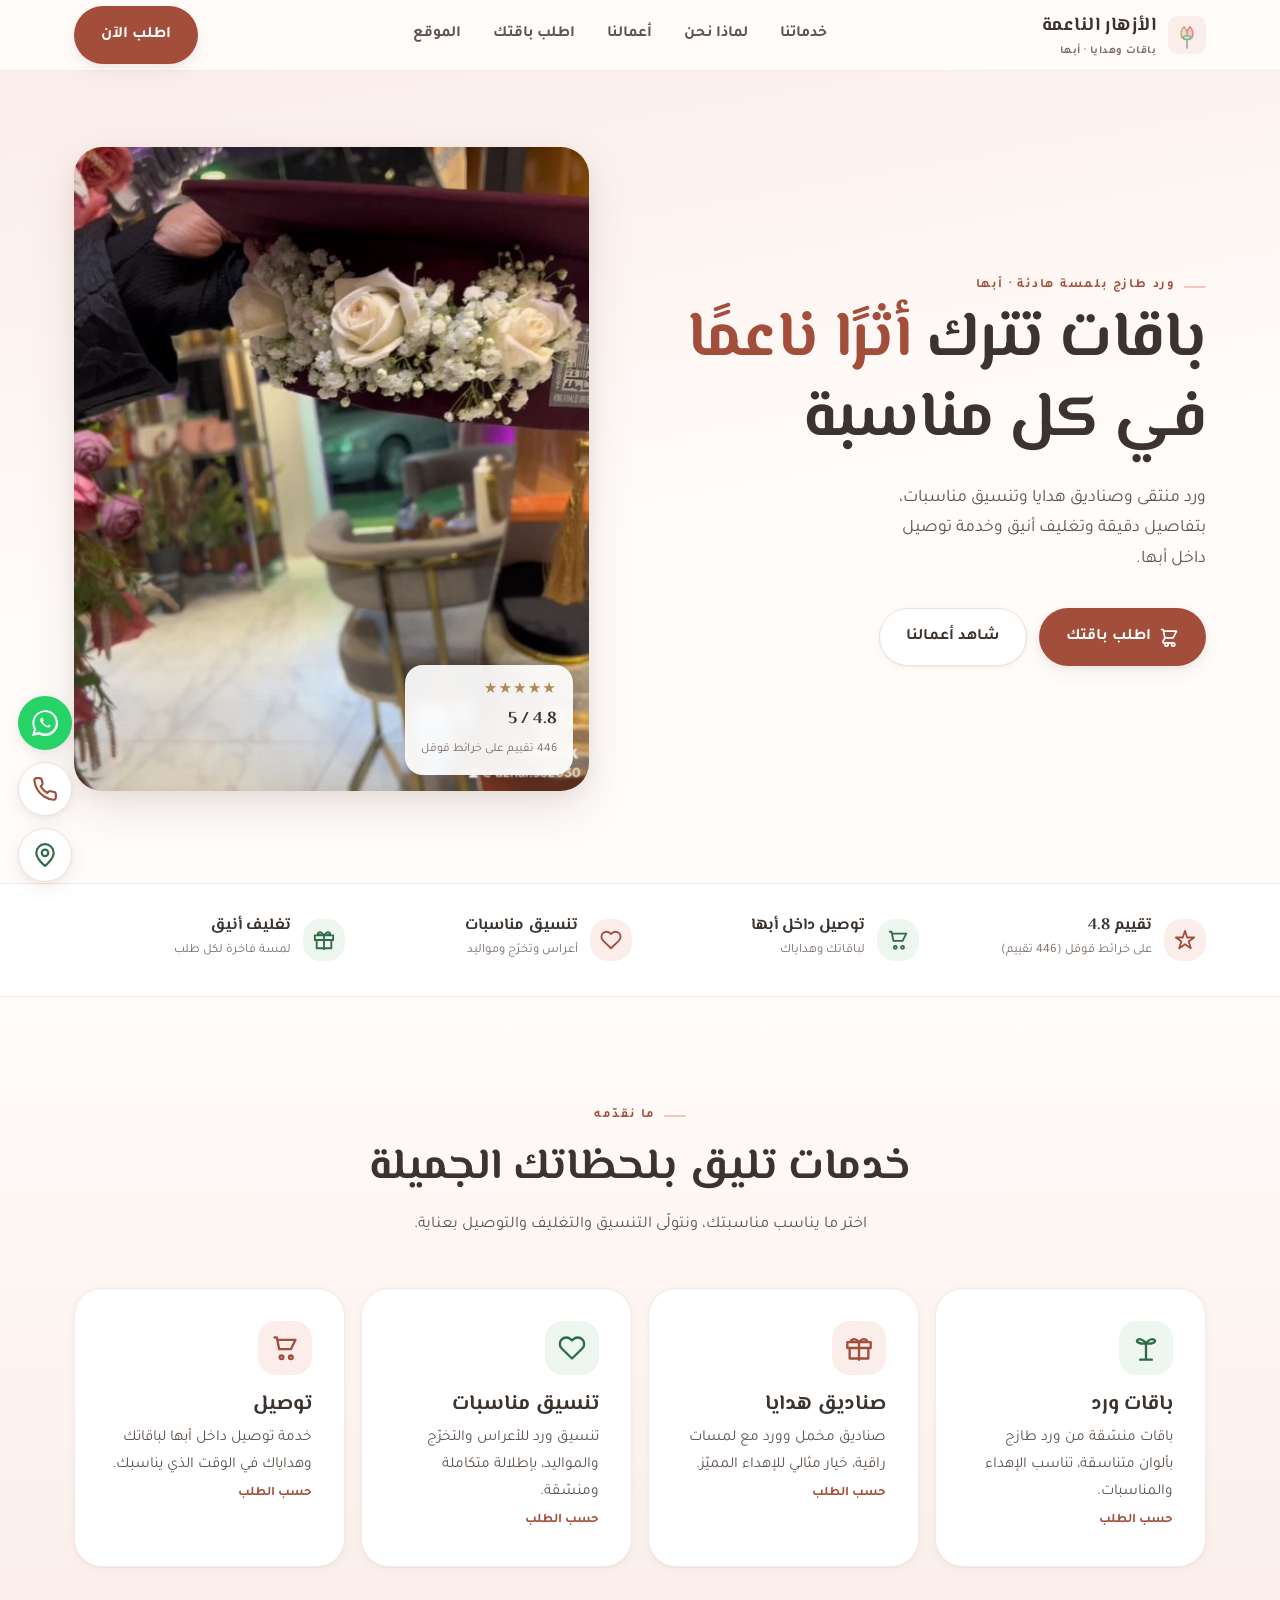
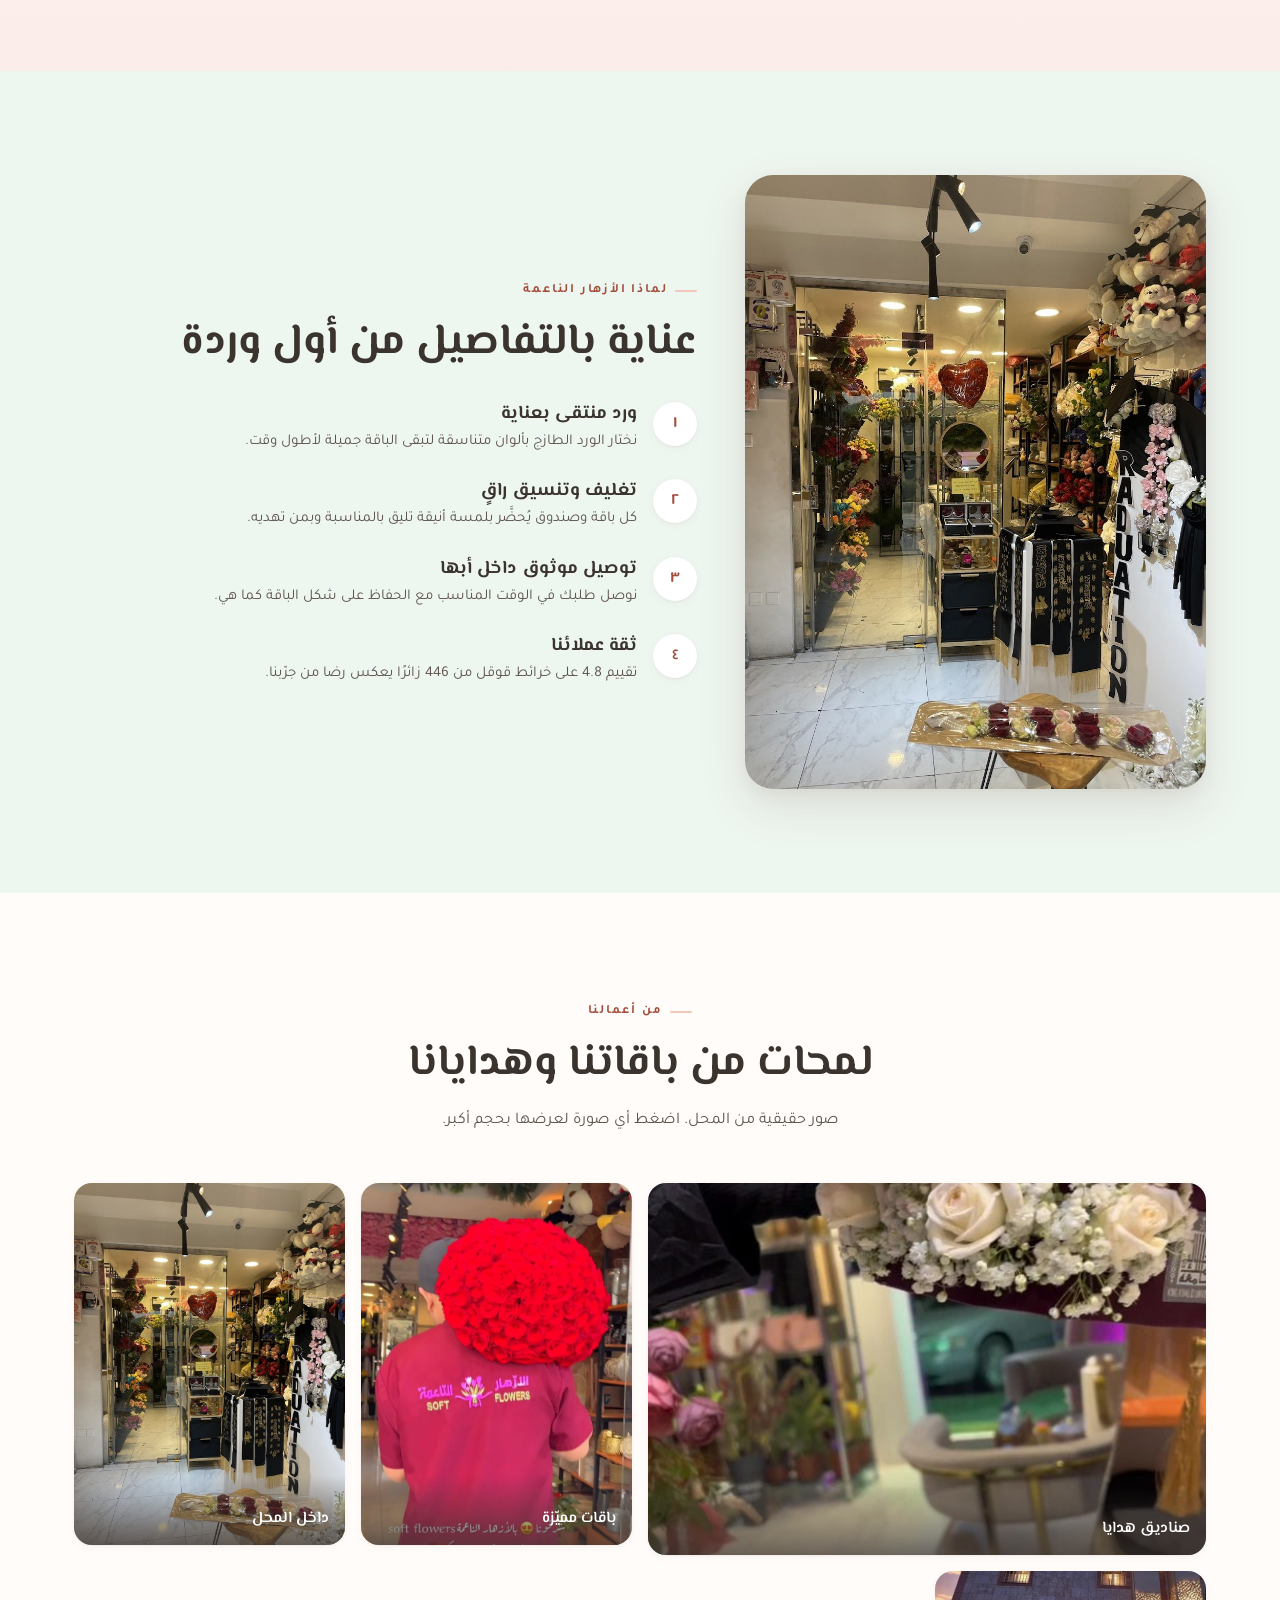
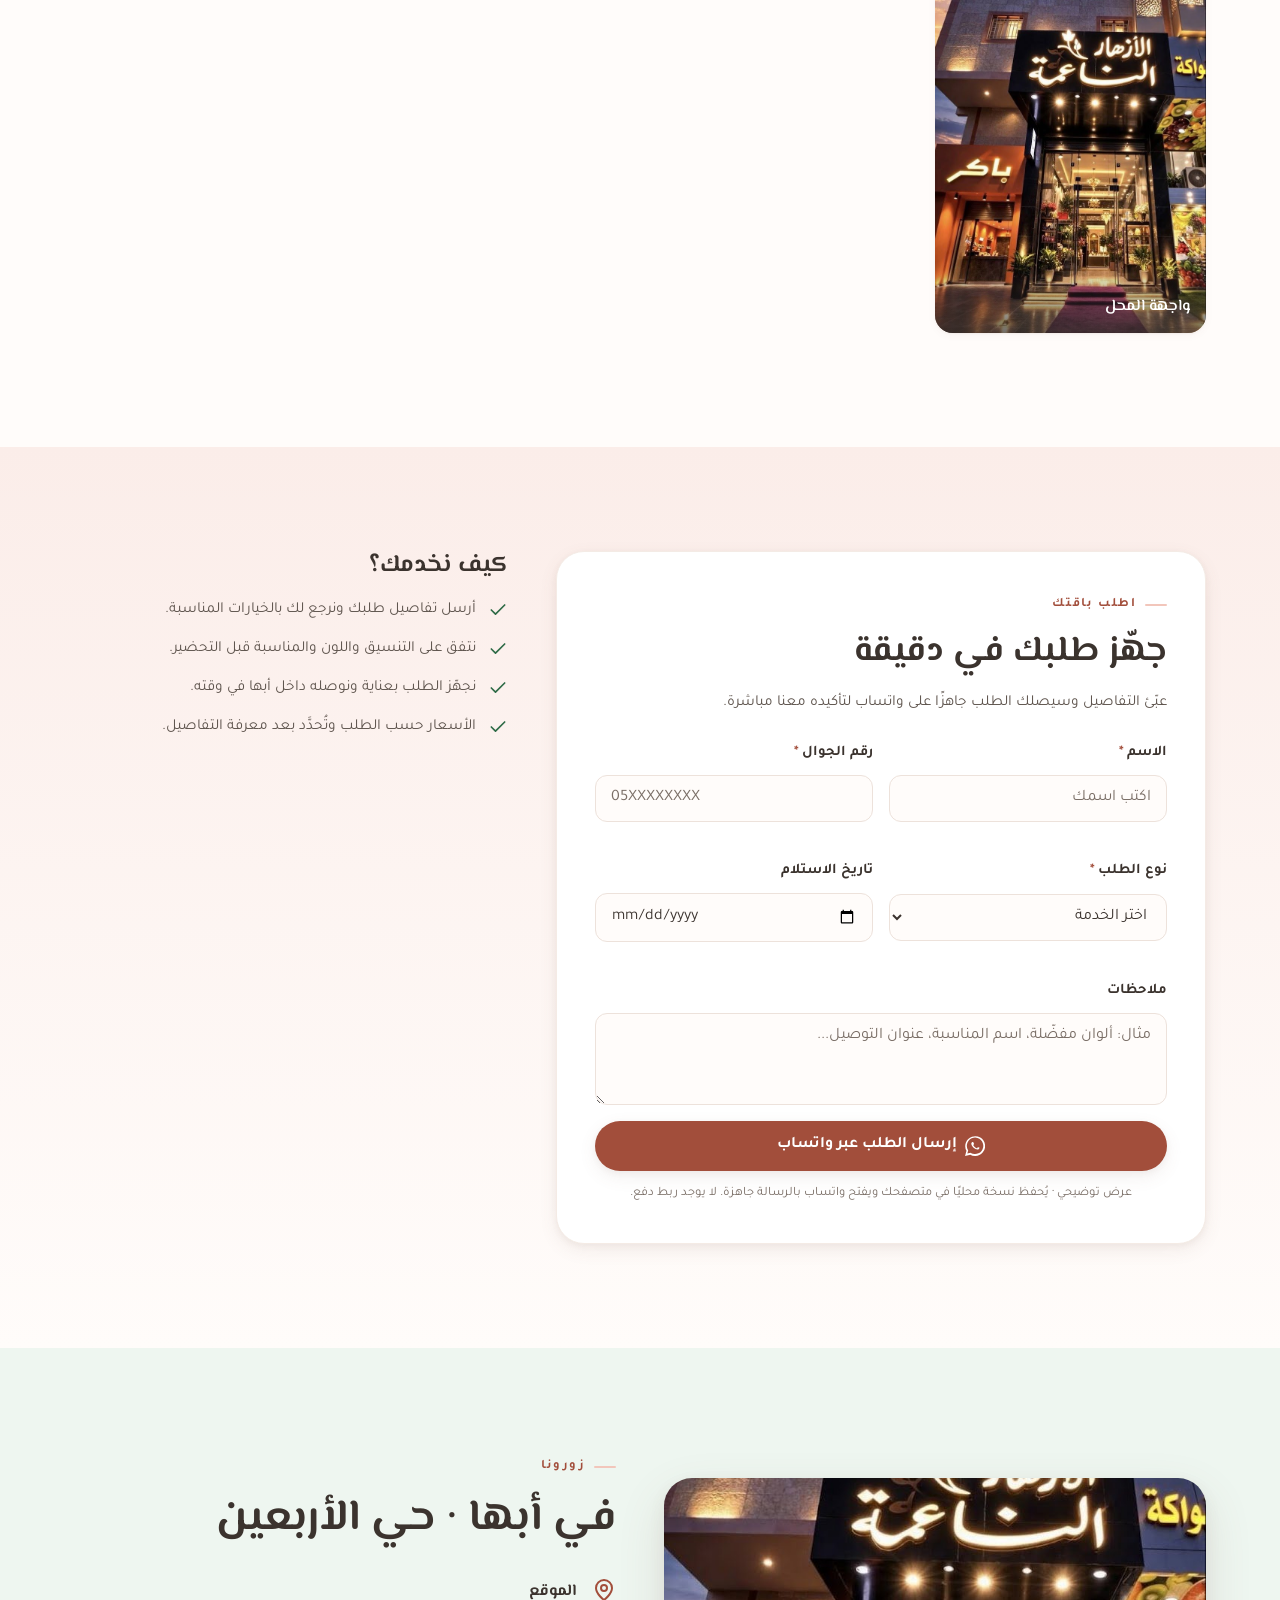
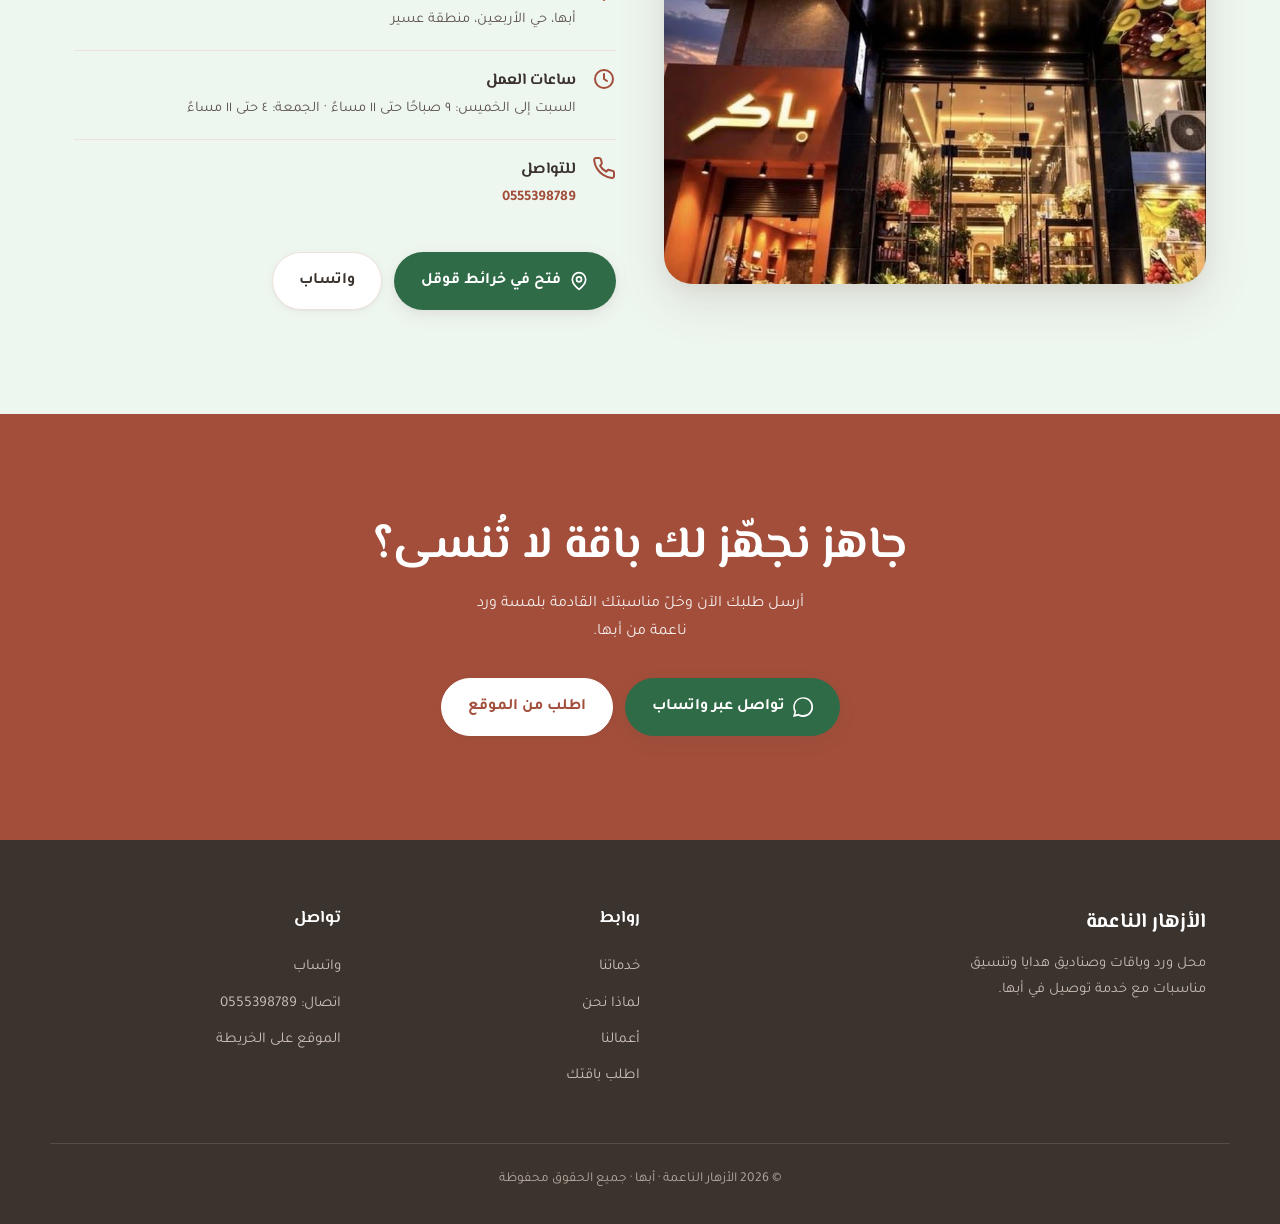
==== index.html @ d467a6f2 "Soft Flowers — Arabic RTL florist (Abha, real photos, design-skills) Co-Authored-By: Claude Opus 4.8" ====
<!DOCTYPE html>
<html lang="ar" dir="rtl">
<head>
<meta charset="UTF-8" />
<meta name="viewport" content="width=device-width, initial-scale=1" />
<title>الأزهار الناعمة · محل ورد وباقات وهدايا في أبها</title>
<meta name="description" content="الأزهار الناعمة في أبها (الأربعين): باقات ورد، صناديق هدايا، تنسيق مناسبات، وخدمة توصيل. تقييم 4.8 على خرائط قوقل. اطلب باقتك الآن عبر واتساب." />
<meta name="theme-color" content="#FBEDE9" />
<link rel="icon" href="favicon.svg" type="image/svg+xml" />

<!-- Open Graph -->
<meta property="og:type" content="website" />
<meta property="og:title" content="الأزهار الناعمة · محل ورد وباقات وهدايا في أبها" />
<meta property="og:description" content="باقات ورد وصناديق هدايا وتنسيق مناسبات وتوصيل في أبها. تقييم 4.8 على خرائط قوقل." />
<meta property="og:locale" content="ar_SA" />
<meta property="og:url" content="https://az212z.github.io/soft-flowers/" />
  <meta property="og:image" content="https://az212z.github.io/soft-flowers/assets/img/sf-16778.jpg" />
<meta name="twitter:card" content="summary_large_image" />
<meta name="twitter:title" content="الأزهار الناعمة · أبها" />
<meta name="twitter:description" content="باقات ورد وصناديق هدايا وتنسيق مناسبات وتوصيل. تقييم 4.8 على خرائط قوقل." />
<meta name="twitter:image" content="https://az212z.github.io/soft-flowers/assets/img/sf-16778.jpg" />

<link rel="preconnect" href="https://fonts.googleapis.com" />
<link rel="preconnect" href="https://fonts.gstatic.com" crossorigin />
<link href="https://fonts.googleapis.com/css2?family=El+Messiri:wght@500;600;700&family=Tajawal:wght@400;500;700&display=swap" rel="stylesheet" />
<link rel="stylesheet" href="assets/css/style.css" />

<script type="application/ld+json">
{
  "@context": "https://schema.org",
  "@type": "Florist",
  "name": "الأزهار الناعمة",
  "description": "محل ورد وباقات وصناديق هدايا وتنسيق مناسبات مع خدمة توصيل في أبها.",
  "image": "https://az212z.github.io/soft-flowers/assets/img/sf-16778.jpg",
  "telephone": "+966555398789",
  "address": {
    "@type": "PostalAddress",
    "addressLocality": "أبها",
    "addressRegion": "عسير",
    "addressCountry": "SA"
  },
  "areaServed": "أبها",
  "url": "https://az212z.github.io/soft-flowers/",
  "hasMap": "https://www.google.com/maps/search/?api=1&query=Soft%20Flowers%20Abha",
  "aggregateRating": {
    "@type": "AggregateRating",
    "ratingValue": "4.8",
    "reviewCount": "446",
    "bestRating": "5"
  },
  "openingHoursSpecification": [{
    "@type": "OpeningHoursSpecification",
    "dayOfWeek": ["Saturday","Sunday","Monday","Tuesday","Wednesday","Thursday"],
    "opens": "09:00", "closes": "23:00"
  },{
    "@type": "OpeningHoursSpecification",
    "dayOfWeek": "Friday",
    "opens": "16:00", "closes": "23:00"
  }]
}
</script>
</head>
<body>

<!-- ===== Header ===== -->
<header class="site-header">
  <div class="wrap nav">
    <a class="brand" href="#home" aria-label="الأزهار الناعمة، الرئيسية">
      <img src="favicon.svg" alt="" width="38" height="38" />
      <span>
        <b>الأزهار الناعمة</b>
        <span>باقات وهدايا · أبها</span>
      </span>
    </a>
    <nav class="nav-links" aria-label="التنقل الرئيسي">
      <a href="#services">خدماتنا</a>
      <a href="#why">لماذا نحن</a>
      <a href="#gallery">أعمالنا</a>
      <a href="#order">اطلب باقتك</a>
      <a href="#location">الموقع</a>
    </nav>
    <a class="btn btn-primary nav-cta" href="#order">اطلب الآن</a>
    <button class="burger" id="burger" aria-label="فتح القائمة" aria-expanded="false" aria-controls="mobileMenu">
      <span></span><span></span><span></span>
    </button>
  </div>
</header>

<!-- ===== Mobile full-screen menu ===== -->
<div class="mobile-menu" id="mobileMenu" role="dialog" aria-modal="true" aria-label="قائمة التنقل">
  <div class="mm-top">
    <a class="brand" href="#home">
      <img src="favicon.svg" alt="" width="38" height="38" />
      <b>الأزهار الناعمة</b>
    </a>
    <button class="mm-close" id="mmClose" aria-label="إغلاق القائمة">
      <svg viewBox="0 0 24 24" fill="none" stroke="currentColor" stroke-width="2.2" stroke-linecap="round"><path d="M18 6 6 18M6 6l12 12"/></svg>
    </button>
  </div>
  <nav class="mm-links" aria-label="روابط القائمة">
    <a href="#services">خدماتنا</a>
    <a href="#why">لماذا نحن</a>
    <a href="#gallery">أعمالنا</a>
    <a href="#order">اطلب باقتك</a>
    <a href="#location">الموقع</a>
  </nav>
  <div class="mm-foot">
    <a class="btn btn-primary" href="https://wa.me/966555398789">تواصل عبر واتساب</a>
    <a class="btn btn-ghost" href="tel:0555398789">اتصال مباشر</a>
  </div>
</div>

<main id="home">

  <!-- ===== Hero ===== -->
  <section class="hero">
    <div class="petals" id="petals" aria-hidden="true"></div>
    <div class="wrap hero-grid">
      <div class="hero-copy">
        <span class="eyebrow">ورد طازج بلمسة هادئة · أبها</span>
        <h1>باقات تترك <em>أثرًا ناعمًا</em> في كل مناسبة</h1>
        <p>ورد منتقى وصناديق هدايا وتنسيق مناسبات، بتفاصيل دقيقة وتغليف أنيق وخدمة توصيل داخل أبها.</p>
        <div class="hero-actions">
          <a class="btn btn-primary" href="#order">
            <svg viewBox="0 0 24 24" fill="none" stroke="currentColor" stroke-width="2" stroke-linecap="round" stroke-linejoin="round"><path d="M3 3h2l.4 2M7 13h10l4-8H5.4M7 13 5.4 5M7 13l-2.3 4.6A1 1 0 0 0 5.6 19H17M17 19a2 2 0 1 0 0 4 2 2 0 0 0 0-4M9 19a2 2 0 1 0 0 4 2 2 0 0 0 0-4"/></svg>
            اطلب باقتك
          </a>
          <a class="btn btn-ghost" href="#gallery">شاهد أعمالنا</a>
        </div>
      </div>
      <div class="hero-media">
        <div class="hero-frame">
          <img src="assets/img/sf-16778.jpg" alt="صندوق هدايا مخملي بورود كريمية وجبسوفيليا بيضاء من الأزهار الناعمة" width="540" height="960" fetchpriority="high" decoding="async" />
        </div>
        <div class="hero-badge">
          <div>
            <span class="stars" aria-hidden="true">★★★★★</span>
            <b>4.8 / 5</b>
            <small>446 تقييم على خرائط قوقل</small>
          </div>
        </div>
      </div>
    </div>
  </section>

  <!-- ===== Trust bar ===== -->
  <section class="trust" aria-label="مميزات سريعة">
    <div class="wrap trust-grid">
      <div class="chip reveal">
        <span class="ic"><svg viewBox="0 0 24 24" fill="none" stroke="currentColor" stroke-width="2" stroke-linecap="round" stroke-linejoin="round"><path d="m12 2 2.4 7.3H22l-6 4.4 2.3 7.3L12 16.6 5.7 21l2.3-7.3-6-4.4h7.6z"/></svg></span>
        <div><b>تقييم 4.8</b><small>على خرائط قوقل (446 تقييم)</small></div>
      </div>
      <div class="chip reveal">
        <span class="ic"><svg viewBox="0 0 24 24" fill="none" stroke="currentColor" stroke-width="2" stroke-linecap="round" stroke-linejoin="round"><path d="M3 3h2l.4 2M7 13h10l4-8H5.4M7 13 5.4 5"/><circle cx="9" cy="20" r="1.6"/><circle cx="17" cy="20" r="1.6"/></svg></span>
        <div><b>توصيل داخل أبها</b><small>لباقاتك وهداياك</small></div>
      </div>
      <div class="chip reveal">
        <span class="ic"><svg viewBox="0 0 24 24" fill="none" stroke="currentColor" stroke-width="2" stroke-linecap="round" stroke-linejoin="round"><path d="M20.8 4.6a5.5 5.5 0 0 0-7.8 0L12 5.6l-1-1a5.5 5.5 0 0 0-7.8 7.8l1 1L12 21l7.8-7.6 1-1a5.5 5.5 0 0 0 0-7.8z"/></svg></span>
        <div><b>تنسيق مناسبات</b><small>أعراس وتخرّج ومواليد</small></div>
      </div>
      <div class="chip reveal">
        <span class="ic"><svg viewBox="0 0 24 24" fill="none" stroke="currentColor" stroke-width="2" stroke-linecap="round" stroke-linejoin="round"><path d="M20 12v9H4v-9M2 7h20v5H2zM12 22V7M12 7S9 2 6 4s2 3 6 3M12 7s3-5 6-3-2 3-6 3"/></svg></span>
        <div><b>تغليف أنيق</b><small>لمسة فاخرة لكل طلب</small></div>
      </div>
    </div>
  </section>

  <!-- ===== Services ===== -->
  <section class="section services" id="services">
    <div class="wrap">
      <div class="section-head center reveal">
        <span class="eyebrow">ما نقدّمه</span>
        <h2>خدمات تليق بلحظاتك الجميلة</h2>
        <p>اختر ما يناسب مناسبتك، ونتولّى التنسيق والتغليف والتوصيل بعناية.</p>
      </div>
      <div class="svc-grid">
        <article class="svc-card bloom">
          <span class="svc-ic"><svg viewBox="0 0 24 24" fill="none" stroke="currentColor" stroke-width="2" stroke-linecap="round" stroke-linejoin="round"><path d="M12 22V8M12 8S8 3 5 5s3 4 7 3M12 8s4-5 7-3-3 4-7 3M7 22h10"/></svg></span>
          <h3>باقات ورد</h3>
          <p>باقات منسّقة من ورد طازج بألوان متناسقة، تناسب الإهداء والمناسبات.</p>
          <span class="price-note">حسب الطلب</span>
        </article>
        <article class="svc-card bloom">
          <span class="svc-ic"><svg viewBox="0 0 24 24" fill="none" stroke="currentColor" stroke-width="2" stroke-linecap="round" stroke-linejoin="round"><path d="M20 12v9H4v-9M2 7h20v5H2zM12 22V7M12 7S9 3 6 5s2 2 6 2M12 7s3-4 6-2-2 2-6 2"/></svg></span>
          <h3>صناديق هدايا</h3>
          <p>صناديق مخمل وورد مع لمسات راقية، خيار مثالي للإهداء المميّز.</p>
          <span class="price-note">حسب الطلب</span>
        </article>
        <article class="svc-card bloom">
          <span class="svc-ic"><svg viewBox="0 0 24 24" fill="none" stroke="currentColor" stroke-width="2" stroke-linecap="round" stroke-linejoin="round"><path d="M20.8 4.6a5.5 5.5 0 0 0-7.8 0L12 5.6l-1-1a5.5 5.5 0 0 0-7.8 7.8L12 21l8.8-8.6a5.5 5.5 0 0 0 0-7.8z"/></svg></span>
          <h3>تنسيق مناسبات</h3>
          <p>تنسيق ورد للأعراس والتخرّج والمواليد، بإطلالة متكاملة ومنسّقة.</p>
          <span class="price-note">حسب الطلب</span>
        </article>
        <article class="svc-card bloom">
          <span class="svc-ic"><svg viewBox="0 0 24 24" fill="none" stroke="currentColor" stroke-width="2" stroke-linecap="round" stroke-linejoin="round"><path d="M3 3h2l.4 2M7 13h10l4-8H5.4M7 13 5.4 5"/><circle cx="9" cy="20" r="1.6"/><circle cx="17" cy="20" r="1.6"/></svg></span>
          <h3>توصيل</h3>
          <p>خدمة توصيل داخل أبها لباقاتك وهداياك في الوقت الذي يناسبك.</p>
          <span class="price-note">حسب الطلب</span>
        </article>
      </div>
    </div>
  </section>

  <!-- ===== Why us ===== -->
  <section class="section why" id="why">
    <div class="wrap why-grid">
      <div class="why-media reveal">
        <img src="assets/img/sf-23322.jpg" alt="ركن داخل محل الأزهار الناعمة بباقات ورد متنوعة وهدايا معروضة" width="900" height="1200" loading="lazy" decoding="async" />
      </div>
      <div>
        <div class="section-head reveal" style="margin-bottom: var(--s4)">
          <span class="eyebrow">لماذا الأزهار الناعمة</span>
          <h2>عناية بالتفاصيل من أول وردة</h2>
        </div>
        <div class="why-list">
          <div class="why-item reveal">
            <span class="num">١</span>
            <div><h3>ورد منتقى بعناية</h3><p>نختار الورد الطازج بألوان متناسقة لتبقى الباقة جميلة لأطول وقت.</p></div>
          </div>
          <div class="why-item reveal">
            <span class="num">٢</span>
            <div><h3>تغليف وتنسيق راقٍ</h3><p>كل باقة وصندوق يُحضَّر بلمسة أنيقة تليق بالمناسبة وبمن تهديه.</p></div>
          </div>
          <div class="why-item reveal">
            <span class="num">٣</span>
            <div><h3>توصيل موثوق داخل أبها</h3><p>نوصل طلبك في الوقت المناسب مع الحفاظ على شكل الباقة كما هي.</p></div>
          </div>
          <div class="why-item reveal">
            <span class="num">٤</span>
            <div><h3>ثقة عملائنا</h3><p>تقييم 4.8 على خرائط قوقل من 446 زائرًا يعكس رضا من جرّبنا.</p></div>
          </div>
        </div>
      </div>
    </div>
  </section>

  <!-- ===== Gallery ===== -->
  <section class="section" id="gallery">
    <div class="wrap">
      <div class="section-head center reveal">
        <span class="eyebrow">من أعمالنا</span>
        <h2>لمحات من باقاتنا وهدايانا</h2>
        <p>صور حقيقية من المحل. اضغط أي صورة لعرضها بحجم أكبر.</p>
      </div>
      <div class="gal-grid">
        <button class="gal-card wide bloom" data-full="assets/img/sf-16778.jpg" aria-label="عرض صورة صندوق ورد كريمي">
          <img src="assets/img/sf-16778.jpg" alt="صندوق ورد كريمي مع جبسوفيليا بيضاء" width="540" height="960" loading="lazy" decoding="async" />
          <span class="cap">صناديق هدايا</span>
        </button>
        <button class="gal-card bloom" data-full="assets/img/sf-13918.jpg" aria-label="عرض صورة باقة ورد كبيرة">
          <img src="assets/img/sf-13918.jpg" alt="باقة ورد حمراء كبيرة منسّقة بإحكام" width="675" height="1200" loading="lazy" decoding="async" />
          <span class="cap">باقات مميّزة</span>
        </button>
        <button class="gal-card bloom" data-full="assets/img/sf-23322.jpg" aria-label="عرض صورة ركن العرض داخل المحل">
          <img src="assets/img/sf-23322.jpg" alt="ركن عرض داخل المحل بباقات وهدايا متنوعة" width="900" height="1200" loading="lazy" decoding="async" />
          <span class="cap">داخل المحل</span>
        </button>
        <button class="gal-card bloom" data-full="assets/img/sf-31795.jpg" aria-label="عرض صورة واجهة المحل">
          <img src="assets/img/sf-31795.jpg" alt="واجهة محل الأزهار الناعمة المضاءة في أبها" width="721" height="1200" loading="lazy" decoding="async" />
          <span class="cap">واجهة المحل</span>
        </button>
      </div>
    </div>
  </section>

  <!-- ===== Order form ===== -->
  <section class="section order" id="order">
    <div class="wrap order-grid">
      <div class="order-card reveal">
        <div class="section-head" style="margin-bottom: var(--s5)">
          <span class="eyebrow">اطلب باقتك</span>
          <h2 style="font-size: clamp(1.6rem, 4vw, 2.2rem)">جهّز طلبك في دقيقة</h2>
          <p style="font-size:.96rem">عبّئ التفاصيل وسيصلك الطلب جاهزًا على واتساب لتأكيده معنا مباشرة.</p>
        </div>
        <form id="orderForm" novalidate>
          <div class="form-row">
            <div class="field">
              <label for="name">الاسم <span class="req" aria-hidden="true">*</span></label>
              <input type="text" id="name" name="name" placeholder="اكتب اسمك" required autocomplete="name" />
              <span class="err" data-for="name"></span>
            </div>
            <div class="field">
              <label for="phone">رقم الجوال <span class="req" aria-hidden="true">*</span></label>
              <input type="tel" id="phone" name="phone" placeholder="05XXXXXXXX" required inputmode="tel" autocomplete="tel" />
              <span class="err" data-for="phone"></span>
            </div>
          </div>
          <div class="form-row">
            <div class="field">
              <label for="service">نوع الطلب <span class="req" aria-hidden="true">*</span></label>
              <select id="service" name="service" required>
                <option value="" disabled selected>اختر الخدمة</option>
                <option>باقة ورد</option>
                <option>صندوق هدايا</option>
                <option>تنسيق مناسبة</option>
                <option>توصيل طلب</option>
              </select>
              <span class="err" data-for="service"></span>
            </div>
            <div class="field">
              <label for="date">تاريخ الاستلام</label>
              <input type="date" id="date" name="date" />
              <span class="err" data-for="date"></span>
            </div>
          </div>
          <div class="field">
            <label for="notes">ملاحظات</label>
            <textarea id="notes" name="notes" placeholder="مثال: ألوان مفضّلة، اسم المناسبة، عنوان التوصيل..."></textarea>
          </div>
          <button type="submit" class="btn btn-primary" style="width:100%">
            <svg viewBox="0 0 24 24" fill="currentColor"><path d="M.06 24l1.7-6.2A11.9 11.9 0 1 1 12 24a11.9 11.9 0 0 1-5.7-1.45L.06 24zM6.6 20.1l.37.22a9.9 9.9 0 1 0-3.4-3.4l.24.38-1 3.6 3.79-.8zM17.5 14.3c-.24-.12-1.42-.7-1.64-.78s-.38-.12-.54.12-.62.78-.76.94-.28.18-.52.06a8.1 8.1 0 0 1-2.38-1.47 9 9 0 0 1-1.65-2.05c-.17-.3 0-.45.13-.6s.24-.28.36-.42a1.6 1.6 0 0 0 .24-.4.44.44 0 0 0 0-.42c0-.12-.54-1.3-.74-1.78s-.39-.4-.54-.41h-.46a.88.88 0 0 0-.64.3 2.7 2.7 0 0 0-.84 2 4.68 4.68 0 0 0 .98 2.48 10.7 10.7 0 0 0 4.1 3.63c.57.25 1.02.4 1.37.51a3.3 3.3 0 0 0 1.51.1 2.47 2.47 0 0 0 1.62-1.15 2 2 0 0 0 .14-1.14c-.06-.1-.22-.16-.46-.28z"/></svg>
            إرسال الطلب عبر واتساب
          </button>
          <p class="form-note">عرض توضيحي · يُحفظ نسخة محليًا في متصفحك ويفتح واتساب بالرسالة جاهزة. لا يوجد ربط دفع.</p>
        </form>
      </div>
      <aside class="order-aside reveal">
        <h3>كيف نخدمك؟</h3>
        <ul>
          <li><svg viewBox="0 0 24 24" fill="none" stroke="currentColor" stroke-width="2" stroke-linecap="round" stroke-linejoin="round"><path d="M20 6 9 17l-5-5"/></svg> أرسل تفاصيل طلبك ونرجع لك بالخيارات المناسبة.</li>
          <li><svg viewBox="0 0 24 24" fill="none" stroke="currentColor" stroke-width="2" stroke-linecap="round" stroke-linejoin="round"><path d="M20 6 9 17l-5-5"/></svg> نتفق على التنسيق واللون والمناسبة قبل التحضير.</li>
          <li><svg viewBox="0 0 24 24" fill="none" stroke="currentColor" stroke-width="2" stroke-linecap="round" stroke-linejoin="round"><path d="M20 6 9 17l-5-5"/></svg> نجهّز الطلب بعناية ونوصله داخل أبها في وقته.</li>
          <li><svg viewBox="0 0 24 24" fill="none" stroke="currentColor" stroke-width="2" stroke-linecap="round" stroke-linejoin="round"><path d="M20 6 9 17l-5-5"/></svg> الأسعار حسب الطلب وتُحدَّد بعد معرفة التفاصيل.</li>
        </ul>
      </aside>
    </div>
  </section>

  <!-- ===== Location ===== -->
  <section class="section loc" id="location">
    <div class="wrap loc-grid">
      <div class="loc-media reveal">
        <img src="assets/img/sf-31795.jpg" alt="واجهة محل الأزهار الناعمة المضاءة في أبها" width="721" height="540" loading="lazy" decoding="async" />
      </div>
      <div class="loc-info">
        <div class="section-head reveal" style="margin-bottom: var(--s4)">
          <span class="eyebrow">زورونا</span>
          <h2>في أبها · حي الأربعين</h2>
        </div>
        <div class="reveal">
          <div class="row">
            <svg viewBox="0 0 24 24" fill="none" stroke="currentColor" stroke-width="2" stroke-linecap="round" stroke-linejoin="round"><path d="M20 10c0 6-8 12-8 12s-8-6-8-12a8 8 0 0 1 16 0z"/><circle cx="12" cy="10" r="3"/></svg>
            <div><b>الموقع</b><span>أبها، حي الأربعين، منطقة عسير</span></div>
          </div>
          <div class="row">
            <svg viewBox="0 0 24 24" fill="none" stroke="currentColor" stroke-width="2" stroke-linecap="round" stroke-linejoin="round"><circle cx="12" cy="12" r="9"/><path d="M12 7v5l3 2"/></svg>
            <div><b>ساعات العمل</b><span>السبت إلى الخميس: ٩ صباحًا حتى ١١ مساءً · الجمعة: ٤ حتى ١١ مساءً</span></div>
          </div>
          <div class="row">
            <svg viewBox="0 0 24 24" fill="none" stroke="currentColor" stroke-width="2" stroke-linecap="round" stroke-linejoin="round"><path d="M22 16.9v3a2 2 0 0 1-2.2 2 19.8 19.8 0 0 1-8.6-3 19.5 19.5 0 0 1-6-6 19.8 19.8 0 0 1-3-8.6A2 2 0 0 1 4.1 2H7a2 2 0 0 1 2 1.7c.1.9.4 1.8.7 2.7a2 2 0 0 1-.5 2.1L8.1 9.7a16 16 0 0 0 6 6l1.2-1.2a2 2 0 0 1 2.1-.5c.9.3 1.8.6 2.7.7A2 2 0 0 1 22 16.9z"/></svg>
            <div><b>للتواصل</b><span><a href="tel:0555398789" style="color:var(--peach-deep);font-weight:700">0555398789</a></span></div>
          </div>
        </div>
        <div class="hero-actions" style="margin-top: var(--s5)">
          <a class="btn btn-mint" href="https://www.google.com/maps/search/?api=1&query=Soft%20Flowers%20Abha" target="_blank" rel="noopener">
            <svg viewBox="0 0 24 24" fill="none" stroke="currentColor" stroke-width="2" stroke-linecap="round" stroke-linejoin="round"><path d="M20 10c0 6-8 12-8 12s-8-6-8-12a8 8 0 0 1 16 0z"/><circle cx="12" cy="10" r="3"/></svg>
            فتح في خرائط قوقل
          </a>
          <a class="btn btn-ghost" href="https://wa.me/966555398789">واتساب</a>
        </div>
      </div>
    </div>
  </section>

  <!-- ===== Final CTA ===== -->
  <section class="section final">
    <div class="wrap">
      <h2 class="reveal">جاهز نجهّز لك باقة لا تُنسى؟</h2>
      <p class="reveal">أرسل طلبك الآن وخلّ مناسبتك القادمة بلمسة ورد ناعمة من أبها.</p>
      <div class="hero-actions reveal" style="justify-content:center">
        <a class="btn btn-mint" href="https://wa.me/966555398789">
          <svg viewBox="0 0 24 24" fill="currentColor"><path d="M.06 24l1.7-6.2A11.9 11.9 0 1 1 12 24a11.9 11.9 0 0 1-5.7-1.45L.06 24zM6.6 20.1l.37.22a9.9 9.9 0 1 0-3.4-3.4l.24.38-1 3.6 3.79-.8z"/></svg>
          تواصل عبر واتساب
        </a>
        <a class="btn btn-ghost" href="#order">اطلب من الموقع</a>
      </div>
    </div>
  </section>
</main>

<!-- ===== Footer ===== -->
<footer class="site-footer">
  <div class="wrap foot-grid">
    <div class="foot-brand">
      <b>الأزهار الناعمة</b>
      <p>محل ورد وباقات وصناديق هدايا وتنسيق مناسبات مع خدمة توصيل في أبها.</p>
    </div>
    <div class="foot-col">
      <h4>روابط</h4>
      <a href="#services">خدماتنا</a>
      <a href="#why">لماذا نحن</a>
      <a href="#gallery">أعمالنا</a>
      <a href="#order">اطلب باقتك</a>
    </div>
    <div class="foot-col">
      <h4>تواصل</h4>
      <a href="https://wa.me/966555398789">واتساب</a>
      <a href="tel:0555398789">اتصال: 0555398789</a>
      <a href="https://www.google.com/maps/search/?api=1&query=Soft%20Flowers%20Abha" target="_blank" rel="noopener">الموقع على الخريطة</a>
    </div>
  </div>
  <div class="wrap foot-bottom">© 2026 الأزهار الناعمة · أبها · جميع الحقوق محفوظة</div>
</footer>

<!-- ===== FABs ===== -->
<div class="fabs">
  <a class="fab fab-wa" href="https://wa.me/966555398789" aria-label="تواصل عبر واتساب">
    <svg viewBox="0 0 24 24" fill="currentColor"><path d="M.06 24l1.7-6.2A11.9 11.9 0 1 1 12 24a11.9 11.9 0 0 1-5.7-1.45L.06 24zM6.6 20.1l.37.22a9.9 9.9 0 1 0-3.4-3.4l.24.38-1 3.6 3.79-.8zM17.5 14.3c-.24-.12-1.42-.7-1.64-.78s-.38-.12-.54.12-.62.78-.76.94-.28.18-.52.06a8.1 8.1 0 0 1-2.38-1.47 9 9 0 0 1-1.65-2.05c-.17-.3 0-.45.13-.6s.24-.28.36-.42a1.6 1.6 0 0 0 .24-.4.44.44 0 0 0 0-.42c0-.12-.54-1.3-.74-1.78s-.39-.4-.54-.41h-.46a.88.88 0 0 0-.64.3 2.7 2.7 0 0 0-.84 2 4.68 4.68 0 0 0 .98 2.48 10.7 10.7 0 0 0 4.1 3.63c.57.25 1.02.4 1.37.51a3.3 3.3 0 0 0 1.51.1 2.47 2.47 0 0 0 1.62-1.15 2 2 0 0 0 .14-1.14c-.06-.1-.22-.16-.46-.28z"/></svg>
  </a>
  <a class="fab fab-call" href="tel:0555398789" aria-label="اتصال مباشر">
    <svg viewBox="0 0 24 24" fill="none" stroke="currentColor" stroke-width="2" stroke-linecap="round" stroke-linejoin="round"><path d="M22 16.9v3a2 2 0 0 1-2.2 2 19.8 19.8 0 0 1-8.6-3 19.5 19.5 0 0 1-6-6 19.8 19.8 0 0 1-3-8.6A2 2 0 0 1 4.1 2H7a2 2 0 0 1 2 1.7c.1.9.4 1.8.7 2.7a2 2 0 0 1-.5 2.1L8.1 9.7a16 16 0 0 0 6 6l1.2-1.2a2 2 0 0 1 2.1-.5c.9.3 1.8.6 2.7.7A2 2 0 0 1 22 16.9z"/></svg>
  </a>
  <a class="fab fab-map" href="https://www.google.com/maps/search/?api=1&query=Soft%20Flowers%20Abha" target="_blank" rel="noopener" aria-label="الموقع على خرائط قوقل">
    <svg viewBox="0 0 24 24" fill="none" stroke="currentColor" stroke-width="2" stroke-linecap="round" stroke-linejoin="round"><path d="M20 10c0 6-8 12-8 12s-8-6-8-12a8 8 0 0 1 16 0z"/><circle cx="12" cy="10" r="3"/></svg>
  </a>
</div>

<!-- ===== Lightbox ===== -->
<div class="lightbox" id="lightbox" role="dialog" aria-modal="true" aria-label="معاينة الصورة">
  <button class="lb-close" id="lbClose" aria-label="إغلاق المعاينة">
    <svg viewBox="0 0 24 24" fill="none" stroke="currentColor" stroke-width="2.2" stroke-linecap="round"><path d="M18 6 6 18M6 6l12 12"/></svg>
  </button>
  <img id="lbImg" src="" alt="معاينة بالحجم الكامل" />
</div>

<!-- ===== Toast ===== -->
<div class="toast" id="toast" role="status" aria-live="polite">
  <svg viewBox="0 0 24 24" fill="none" stroke="currentColor" stroke-width="2.4" stroke-linecap="round" stroke-linejoin="round"><path d="M20 6 9 17l-5-5"/></svg>
  <span id="toastMsg">تم تجهيز طلبك، يفتح واتساب الآن…</span>
</div>

<script src="assets/js/main.js"></script>
</body>
</html>
---- assets/css/style.css ----
/* ============================================================
   الأزهار الناعمة · Soft Flowers — Abha
   Soft airy pastel: peach + mint + white + warm grey
   ============================================================ */

:root {
  /* Palette */
  --bg: #FFFCFA;
  --bg-2: #FBEDE9;          /* peach mist */
  --bg-mint: #EEF6F0;       /* mint wash */
  --surface: #FFFFFF;
  --peach: #F2C6BB;         /* soft peach */
  --peach-deep: #A24E3B;    /* rose-clay accent, AA on all light washes (5.0–5.7:1) */
  --mint: #A7CFB4;          /* soft mint */
  --mint-deep: #2F6B47;     /* AA mint text accent */
  --ink: #3B332E;           /* warm grey-brown headings (12.4:1) */
  --ink-soft: #5E544D;      /* warm grey body (7.3:1) */
  --ink-mute: #7A6E66;      /* muted captions (4.8:1) */
  --line: #EDE2DB;
  --line-soft: #F4EBE5;
  --gold: #B08A4F;          /* whisper of warmth for stars */

  /* Type */
  --font-display: "El Messiri", "Reem Kufi", "Tajawal", sans-serif;
  --font-body: "Tajawal", system-ui, sans-serif;

  /* Scale (4/8) */
  --s1: 4px;  --s2: 8px;  --s3: 12px; --s4: 16px;
  --s5: 24px; --s6: 32px; --s7: 48px; --s8: 64px; --s9: 96px;

  /* Radius */
  --r-sm: 12px; --r-md: 18px; --r-lg: 28px; --r-pill: 999px;

  /* Shadow (peach-tinted, never pure black) */
  --sh-1: 0 1px 2px rgba(120, 86, 74, .06), 0 2px 8px rgba(120, 86, 74, .05);
  --sh-2: 0 6px 18px rgba(120, 86, 74, .09), 0 2px 6px rgba(120, 86, 74, .06);
  --sh-3: 0 18px 48px rgba(120, 86, 74, .14), 0 6px 16px rgba(120, 86, 74, .08);

  --ease: cubic-bezier(0.23, 1, 0.32, 1);
  --maxw: 1180px;
}

* { box-sizing: border-box; margin: 0; padding: 0; }
html { scroll-behavior: smooth; -webkit-text-size-adjust: 100%; }
@media (prefers-reduced-motion: reduce) { html { scroll-behavior: auto; } }

body {
  font-family: var(--font-body);
  color: var(--ink-soft);
  background: var(--bg);
  line-height: 1.75;
  font-size: 16px;
  overflow-x: hidden;
  text-rendering: optimizeLegibility;
  -webkit-font-smoothing: antialiased;
}

h1, h2, h3, .display { font-family: var(--font-display); color: var(--ink); line-height: 1.25; font-weight: 700; }

img { max-width: 100%; display: block; }
a { color: inherit; text-decoration: none; }

.wrap { width: 100%; max-width: var(--maxw); margin-inline: auto; padding-inline: var(--s5); }

.eyebrow {
  font-family: var(--font-body);
  font-size: .8rem; font-weight: 700; letter-spacing: .14em;
  color: var(--peach-deep); text-transform: none;
  display: inline-flex; align-items: center; gap: var(--s2);
}
.eyebrow::before { content:""; width: 22px; height: 2px; background: var(--peach); border-radius: 2px; }

.section { padding-block: clamp(56px, 9vw, 104px); }
.section-head { max-width: 38rem; margin-bottom: var(--s7); }
.section-head h2 { font-size: clamp(1.7rem, 4.4vw, 2.7rem); margin-top: var(--s3); }
.section-head p { margin-top: var(--s4); color: var(--ink-soft); font-size: 1.02rem; }
.center { text-align: center; margin-inline: auto; }

/* ---------- Buttons ---------- */
.btn {
  display: inline-flex; align-items: center; justify-content: center; gap: var(--s2);
  font-family: var(--font-body); font-weight: 700; font-size: 1rem;
  padding: 14px 26px; border-radius: var(--r-pill); border: 1.5px solid transparent;
  cursor: pointer; transition: transform .16s var(--ease), box-shadow .24s var(--ease), background .24s;
  min-height: 48px; position: relative; overflow: hidden;
}
.btn svg { width: 20px; height: 20px; }
.btn:active { transform: scale(.97); }
.btn-primary { background: var(--peach-deep); color: #fff; box-shadow: var(--sh-2); }
.btn-primary:hover { box-shadow: var(--sh-3); }
.btn-ghost { background: var(--surface); color: var(--ink); border-color: var(--line); box-shadow: var(--sh-1); }
.btn-ghost:hover { border-color: var(--peach); }
.btn-mint { background: var(--mint-deep); color: #fff; box-shadow: var(--sh-2); }

/* CTA sheen */
.btn-primary::after, .btn-mint::after {
  content:""; position: absolute; inset: 0;
  background: linear-gradient(115deg, transparent 35%, rgba(255,255,255,.35) 50%, transparent 65%);
  transform: translateX(-130%);
}
@media (prefers-reduced-motion: no-preference) {
  .btn-primary:hover::after, .btn-mint:hover::after {
    transform: translateX(130%); transition: transform .85s var(--ease);
  }
}

:focus-visible { outline: 3px solid var(--mint-deep); outline-offset: 3px; border-radius: 6px; }

/* ---------- Header ---------- */
.site-header {
  position: sticky; top: 0; z-index: 100;
  background: rgba(255, 252, 250, .82);
  backdrop-filter: saturate(150%) blur(14px);
  -webkit-backdrop-filter: saturate(150%) blur(14px);
  border-bottom: 1px solid var(--line-soft);
}
.nav { display: flex; align-items: center; justify-content: space-between; height: 70px; gap: var(--s4); }
.brand { display: inline-flex; align-items: center; gap: var(--s3); }
.brand img { width: 38px; height: 38px; }
.brand b { font-family: var(--font-display); font-size: 1.18rem; color: var(--ink); font-weight: 700; }
.brand span { display: block; font-size: .68rem; color: var(--ink-mute); font-weight: 600; letter-spacing: .04em; }
.nav-links { display: none; align-items: center; gap: var(--s6); }
.nav-links a { font-weight: 600; font-size: .98rem; color: var(--ink-soft); position: relative; padding: 6px 0; }
.nav-links a::after {
  content:""; position: absolute; inset-inline-start: 0; bottom: 0; height: 2px; width: 0;
  background: var(--peach-deep); border-radius: 2px; transition: width .25s var(--ease);
}
.nav-links a:hover::after, .nav-links a:focus-visible::after { width: 100%; }
.nav-cta { display: none; }

.burger {
  display: inline-flex; flex-direction: column; gap: 5px; justify-content: center;
  width: 48px; height: 48px; border: 1.5px solid var(--line); border-radius: var(--r-sm);
  background: var(--surface); cursor: pointer; align-items: center;
}
.burger span { width: 22px; height: 2px; background: var(--ink); border-radius: 2px; transition: .25s var(--ease); }

@media (min-width: 920px) {
  .nav-links { display: flex; }
  .nav-cta { display: inline-flex; }
  .burger { display: none; }
}

/* ---------- Mobile full-screen menu ---------- */
.mobile-menu {
  position: fixed; inset: 0; z-index: 200;
  width: 100vw; height: 100dvh;
  background: var(--bg);
  display: flex; flex-direction: column;
  padding: var(--s5);
  transform: translateY(-100%);
  transition: transform .42s var(--ease);
  visibility: hidden;
}
.mobile-menu.open { transform: translateY(0); visibility: visible; }
.mm-top { display: flex; align-items: center; justify-content: space-between; }
.mm-close {
  width: 48px; height: 48px; border-radius: var(--r-sm); border: 1.5px solid var(--line);
  background: var(--surface); cursor: pointer; display: inline-flex; align-items: center; justify-content: center;
}
.mm-close svg { width: 24px; height: 24px; stroke: var(--ink); }
.mm-links { display: flex; flex-direction: column; gap: var(--s2); margin-top: var(--s8); }
.mm-links a {
  font-family: var(--font-display); font-size: 1.7rem; font-weight: 700; color: var(--ink);
  padding: var(--s3) 0; border-bottom: 1px solid var(--line-soft);
}
.mm-foot { margin-top: auto; display: grid; gap: var(--s3); }

/* ---------- Hero ---------- */
.hero { position: relative; overflow: hidden; background: linear-gradient(170deg, var(--bg-2) 0%, var(--bg) 55%); }
.hero-grid {
  display: grid; gap: var(--s7); align-items: center;
  grid-template-columns: 1fr; padding-block: clamp(40px, 7vw, 76px) clamp(48px, 8vw, 92px);
}
.hero-copy h1 { font-size: clamp(2.2rem, 7vw, 4rem); letter-spacing: -.01em; }
.hero-copy h1 em { font-style: normal; color: var(--peach-deep); }
.hero-copy p { margin-top: var(--s5); font-size: 1.1rem; max-width: 34ch; color: var(--ink-soft); }
.hero-actions { display: flex; flex-wrap: wrap; gap: var(--s3); margin-top: var(--s6); }
.hero-media { position: relative; }
.hero-frame {
  position: relative; border-radius: var(--r-lg); overflow: hidden;
  box-shadow: var(--sh-3); aspect-ratio: 4 / 5; background: var(--bg-mint);
}
.hero-frame img { width: 100%; height: 100%; object-fit: cover; }
@media (prefers-reduced-motion: no-preference) {
  .hero-frame img { animation: kenburns 22s ease-in-out infinite alternate; }
}
@keyframes kenburns {
  from { transform: scale(1.04) translate(0,0); }
  to   { transform: scale(1.13) translate(-1.5%, -1.5%); }
}
.hero-badge {
  position: absolute; inset-block-end: 16px; inset-inline-start: 16px;
  background: rgba(255,255,255,.92); backdrop-filter: blur(6px);
  border-radius: var(--r-md); padding: 12px 16px; box-shadow: var(--sh-2);
  display: flex; align-items: center; gap: var(--s3);
}
.hero-badge .stars { color: var(--gold); font-size: .95rem; letter-spacing: 1px; }
.hero-badge b { font-family: var(--font-display); font-size: 1.05rem; color: var(--ink); display: block; }
.hero-badge small { color: var(--ink-mute); font-size: .76rem; }

/* drifting petals */
.petals { position: absolute; inset: 0; pointer-events: none; overflow: hidden; z-index: 1; }
.petal { position: absolute; top: -8%; width: 16px; height: 16px; opacity: 0; }
.petal svg { width: 100%; height: 100%; }
@media (prefers-reduced-motion: no-preference) {
  .petal { animation: drift linear infinite; }
}
@keyframes drift {
  0%   { transform: translateY(-10vh) translateX(0) rotate(0deg); opacity: 0; }
  10%  { opacity: .85; }
  90%  { opacity: .7; }
  100% { transform: translateY(112vh) translateX(40px) rotate(220deg); opacity: 0; }
}
.hero-copy, .hero-media { position: relative; z-index: 2; }

@media (min-width: 880px) {
  .hero-grid { grid-template-columns: 1.05fr .95fr; }
}

/* ---------- Trust bar ---------- */
.trust { background: var(--surface); border-block: 1px solid var(--line-soft); }
.trust-grid {
  display: grid; grid-template-columns: repeat(2, 1fr); gap: var(--s4);
  padding-block: var(--s6);
}
.chip { display: flex; align-items: center; gap: var(--s3); }
.chip .ic {
  width: 42px; height: 42px; flex: none; border-radius: var(--r-md);
  background: var(--bg-mint); color: var(--mint-deep);
  display: inline-flex; align-items: center; justify-content: center;
}
.chip:nth-child(odd) .ic { background: var(--bg-2); color: var(--peach-deep); }
.chip .ic svg { width: 22px; height: 22px; }
.chip b { font-family: var(--font-display); color: var(--ink); font-size: 1rem; display: block; line-height: 1.3; }
.chip small { color: var(--ink-mute); font-size: .8rem; }
@media (min-width: 760px) { .trust-grid { grid-template-columns: repeat(4, 1fr); } }

/* ---------- Services ---------- */
.services { background: linear-gradient(180deg, var(--bg) 0%, var(--bg-2) 100%); }
.svc-grid { display: grid; gap: var(--s4); grid-template-columns: 1fr; }
.svc-card {
  background: var(--surface); border: 1px solid var(--line-soft); border-radius: var(--r-lg);
  padding: var(--s6); box-shadow: var(--sh-1);
  transition: transform .3s var(--ease), box-shadow .3s var(--ease), border-color .3s;
}
.svc-card:hover { transform: translateY(-4px); box-shadow: var(--sh-3); border-color: var(--peach); }
.svc-ic {
  width: 54px; height: 54px; border-radius: var(--r-md); margin-bottom: var(--s4);
  background: var(--bg-mint); color: var(--mint-deep);
  display: inline-flex; align-items: center; justify-content: center;
}
.svc-card:nth-child(even) .svc-ic { background: var(--bg-2); color: var(--peach-deep); }
.svc-ic svg { width: 28px; height: 28px; }
.svc-card h3 { font-size: 1.3rem; margin-bottom: var(--s2); }
.svc-card p { font-size: .96rem; color: var(--ink-soft); }
.svc-card .price-note { margin-top: var(--s4); font-size: .82rem; color: var(--peach-deep); font-weight: 700; }
@media (min-width: 680px) { .svc-grid { grid-template-columns: repeat(2, 1fr); } }
@media (min-width: 1000px) { .svc-grid { grid-template-columns: repeat(4, 1fr); } }

/* ---------- Why us ---------- */
.why { background: var(--bg-mint); }
.why-grid { display: grid; gap: var(--s7); align-items: center; grid-template-columns: 1fr; }
.why-media { border-radius: var(--r-lg); overflow: hidden; box-shadow: var(--sh-3); aspect-ratio: 3/4; }
.why-media img { width: 100%; height: 100%; object-fit: cover; transition: transform .6s var(--ease); }
.why-media:hover img { transform: scale(1.03); }
.why-list { display: grid; gap: var(--s5); margin-top: var(--s6); }
.why-item { display: flex; gap: var(--s4); }
.why-item .num {
  flex: none; width: 44px; height: 44px; border-radius: var(--r-pill);
  background: var(--surface); color: var(--peach-deep); box-shadow: var(--sh-1);
  display: inline-flex; align-items: center; justify-content: center; font-family: var(--font-display); font-weight: 700;
}
.why-item h3 { font-size: 1.15rem; margin-bottom: var(--s1); }
.why-item p { font-size: .94rem; color: var(--ink-soft); }
@media (min-width: 900px) { .why-grid { grid-template-columns: .85fr 1.15fr; } }

/* ---------- Gallery ---------- */
.gal-grid { display: grid; gap: var(--s4); grid-template-columns: repeat(2, 1fr); }
.gal-card {
  position: relative; border-radius: var(--r-md); overflow: hidden; cursor: pointer;
  box-shadow: var(--sh-1); background: var(--bg-mint); aspect-ratio: 3/4; border: 0; padding: 0;
}
.gal-card img { width: 100%; height: 100%; object-fit: cover; transition: transform .6s var(--ease); }
.gal-card:hover { box-shadow: var(--sh-3); }
.gal-card:hover img { transform: scale(1.05); }
.gal-card.tall { aspect-ratio: 3/4; }
.gal-card .cap {
  position: absolute; inset-block-end: 0; inset-inline: 0; padding: 30px 16px 14px;
  background: linear-gradient(to top, rgba(59,51,46,.72), transparent);
  color: #fff; font-family: var(--font-display); font-size: .98rem; font-weight: 600; text-align: start;
}
@media (min-width: 760px) {
  .gal-grid { grid-template-columns: repeat(4, 1fr); grid-auto-rows: 1fr; }
  .gal-card.wide { grid-column: span 2; aspect-ratio: 3/2; }
}

/* lightbox */
.lightbox {
  position: fixed; inset: 0; z-index: 300; background: rgba(40,34,30,.86);
  backdrop-filter: blur(4px); display: none; align-items: center; justify-content: center; padding: var(--s5);
}
.lightbox.open { display: flex; }
.lightbox img { max-width: min(92vw, 640px); max-height: 86vh; border-radius: var(--r-md); box-shadow: var(--sh-3); }
.lb-close {
  position: absolute; top: 18px; inset-inline-end: 18px; width: 48px; height: 48px;
  border-radius: var(--r-pill); border: 0; background: rgba(255,255,255,.92); cursor: pointer;
  display: inline-flex; align-items: center; justify-content: center;
}
.lb-close svg { width: 24px; height: 24px; stroke: var(--ink); }

/* ---------- Order form ---------- */
.order { background: linear-gradient(180deg, var(--bg-2) 0%, var(--bg) 100%); }
.order-grid { display: grid; gap: var(--s7); grid-template-columns: 1fr; }
.order-card {
  background: var(--surface); border: 1px solid var(--line-soft); border-radius: var(--r-lg);
  padding: clamp(20px, 4vw, 38px); box-shadow: var(--sh-2);
}
.field { display: grid; gap: var(--s2); margin-bottom: var(--s4); }
.field label { font-weight: 600; font-size: .92rem; color: var(--ink); }
.field label .req { color: var(--peach-deep); }
.field input, .field select, .field textarea {
  font-family: var(--font-body); font-size: 1rem; color: var(--ink);
  padding: 13px 15px; border: 1.5px solid var(--line); border-radius: var(--r-sm);
  background: var(--bg); transition: border-color .2s, box-shadow .2s; width: 100%;
}
.field input::placeholder, .field textarea::placeholder { color: var(--ink-mute); }
.field input:focus, .field select:focus, .field textarea:focus {
  outline: none; border-color: var(--peach); box-shadow: 0 0 0 3px rgba(201,116,95,.14);
}
.field textarea { resize: vertical; min-height: 92px; }
.field .err { color: #B0392B; font-size: .82rem; min-height: 1em; }
.field.invalid input, .field.invalid select { border-color: #B0392B; }
.form-row { display: grid; gap: var(--s4); grid-template-columns: 1fr; }
@media (min-width: 560px) { .form-row { grid-template-columns: 1fr 1fr; } }
.form-note { font-size: .8rem; color: var(--ink-mute); margin-top: var(--s3); text-align: center; }
.order-aside h3 { font-size: 1.5rem; margin-bottom: var(--s4); }
.order-aside ul { list-style: none; display: grid; gap: var(--s3); }
.order-aside li { display: flex; gap: var(--s3); align-items: flex-start; font-size: .96rem; color: var(--ink-soft); }
.order-aside li svg { width: 20px; height: 20px; color: var(--mint-deep); flex: none; margin-top: 3px; }
@media (min-width: 900px) { .order-grid { grid-template-columns: 1.2fr .8fr; } }

/* ---------- Location ---------- */
.loc { background: var(--bg-mint); }
.loc-grid { display: grid; gap: var(--s7); grid-template-columns: 1fr; align-items: center; }
.loc-media { border-radius: var(--r-lg); overflow: hidden; box-shadow: var(--sh-3); aspect-ratio: 4/3; }
.loc-media img { width: 100%; height: 100%; object-fit: cover; }
.loc-info .row { display: flex; gap: var(--s4); padding: var(--s4) 0; border-bottom: 1px solid var(--line); }
.loc-info .row:last-of-type { border-bottom: 0; }
.loc-info .row svg { width: 24px; height: 24px; color: var(--peach-deep); flex: none; }
.loc-info .row b { font-family: var(--font-display); color: var(--ink); display: block; }
.loc-info .row span { font-size: .92rem; color: var(--ink-soft); }
@media (min-width: 900px) { .loc-grid { grid-template-columns: 1fr 1fr; } }

/* ---------- Final CTA ---------- */
.final { text-align: center; background: var(--peach-deep); color: #fff; }
.final h2 { color: #fff; font-size: clamp(1.8rem, 5vw, 2.8rem); }
.final p { color: rgba(255,255,255,.9); margin: var(--s4) auto var(--s6); max-width: 40ch; }
.final .btn-ghost { background: #fff; color: var(--peach-deep); border-color: #fff; }
.final .btn-mint { background: var(--mint-deep); }

/* ---------- Footer ---------- */
.site-footer { background: var(--ink); color: #EFE7E1; padding-block: var(--s8) var(--s6); }
.foot-grid { display: grid; gap: var(--s6); grid-template-columns: 1fr; }
.foot-brand b { font-family: var(--font-display); font-size: 1.3rem; color: #fff; }
.foot-brand p { color: #C8BCB3; font-size: .92rem; margin-top: var(--s3); max-width: 34ch; }
.foot-col h4 { font-family: var(--font-display); color: #fff; margin-bottom: var(--s4); font-size: 1.05rem; }
.foot-col a { display: block; color: #CBBFB6; padding: 5px 0; font-size: .94rem; }
.foot-col a:hover { color: var(--peach); }
.foot-bottom {
  border-top: 1px solid rgba(255,255,255,.12); margin-top: var(--s7); padding-top: var(--s5);
  text-align: center; color: #B6A99F; font-size: .85rem;
}
@media (min-width: 760px) { .foot-grid { grid-template-columns: 2fr 1fr 1fr; } }

/* ---------- FABs ---------- */
.fabs {
  position: fixed; inset-block-end: 18px; inset-inline-end: 18px; z-index: 150;
  display: flex; flex-direction: column; gap: var(--s3);
}
.fab {
  width: 54px; height: 54px; border-radius: var(--r-pill); border: 0; cursor: pointer;
  display: inline-flex; align-items: center; justify-content: center; box-shadow: var(--sh-2);
  transition: transform .16s var(--ease);
}
.fab:active { transform: scale(.94); }
.fab svg { width: 26px; height: 26px; }
.fab-wa { background: #25D366; color: #fff; }
.fab-call { background: var(--surface); color: var(--peach-deep); border: 1.5px solid var(--line); }
.fab-map { background: var(--surface); color: var(--mint-deep); border: 1.5px solid var(--line); }

/* ---------- Toast ---------- */
.toast {
  position: fixed; inset-block-end: 24px; inset-inline-start: 50%; transform: translate(-50%, 24px);
  background: var(--ink); color: #fff; padding: 14px 22px; border-radius: var(--r-pill);
  box-shadow: var(--sh-3); z-index: 400; display: flex; align-items: center; gap: var(--s3);
  opacity: 0; visibility: hidden; transition: opacity .3s var(--ease), transform .3s var(--ease);
  max-width: calc(100vw - 32px); font-size: .94rem;
}
.toast.show { opacity: 1; visibility: visible; transform: translate(-50%, 0); }
.toast svg { width: 22px; height: 22px; color: var(--mint); flex: none; }

/* ---------- Scroll reveal ---------- */
.reveal { opacity: 0; transform: translateY(22px); transition: opacity .6s var(--ease), transform .6s var(--ease); }
.reveal.in { opacity: 1; transform: none; }
.bloom { opacity: 0; transform: scale(.92); transition: opacity .55s var(--ease), transform .55s var(--ease); }
.bloom.in { opacity: 1; transform: none; }
@media (prefers-reduced-motion: reduce) {
  .reveal, .bloom { opacity: 1 !important; transform: none !important; transition: none !important; }
  .petal { display: none !important; }
  .hero-frame img { animation: none !important; }
  .btn:active { transform: none; }
}
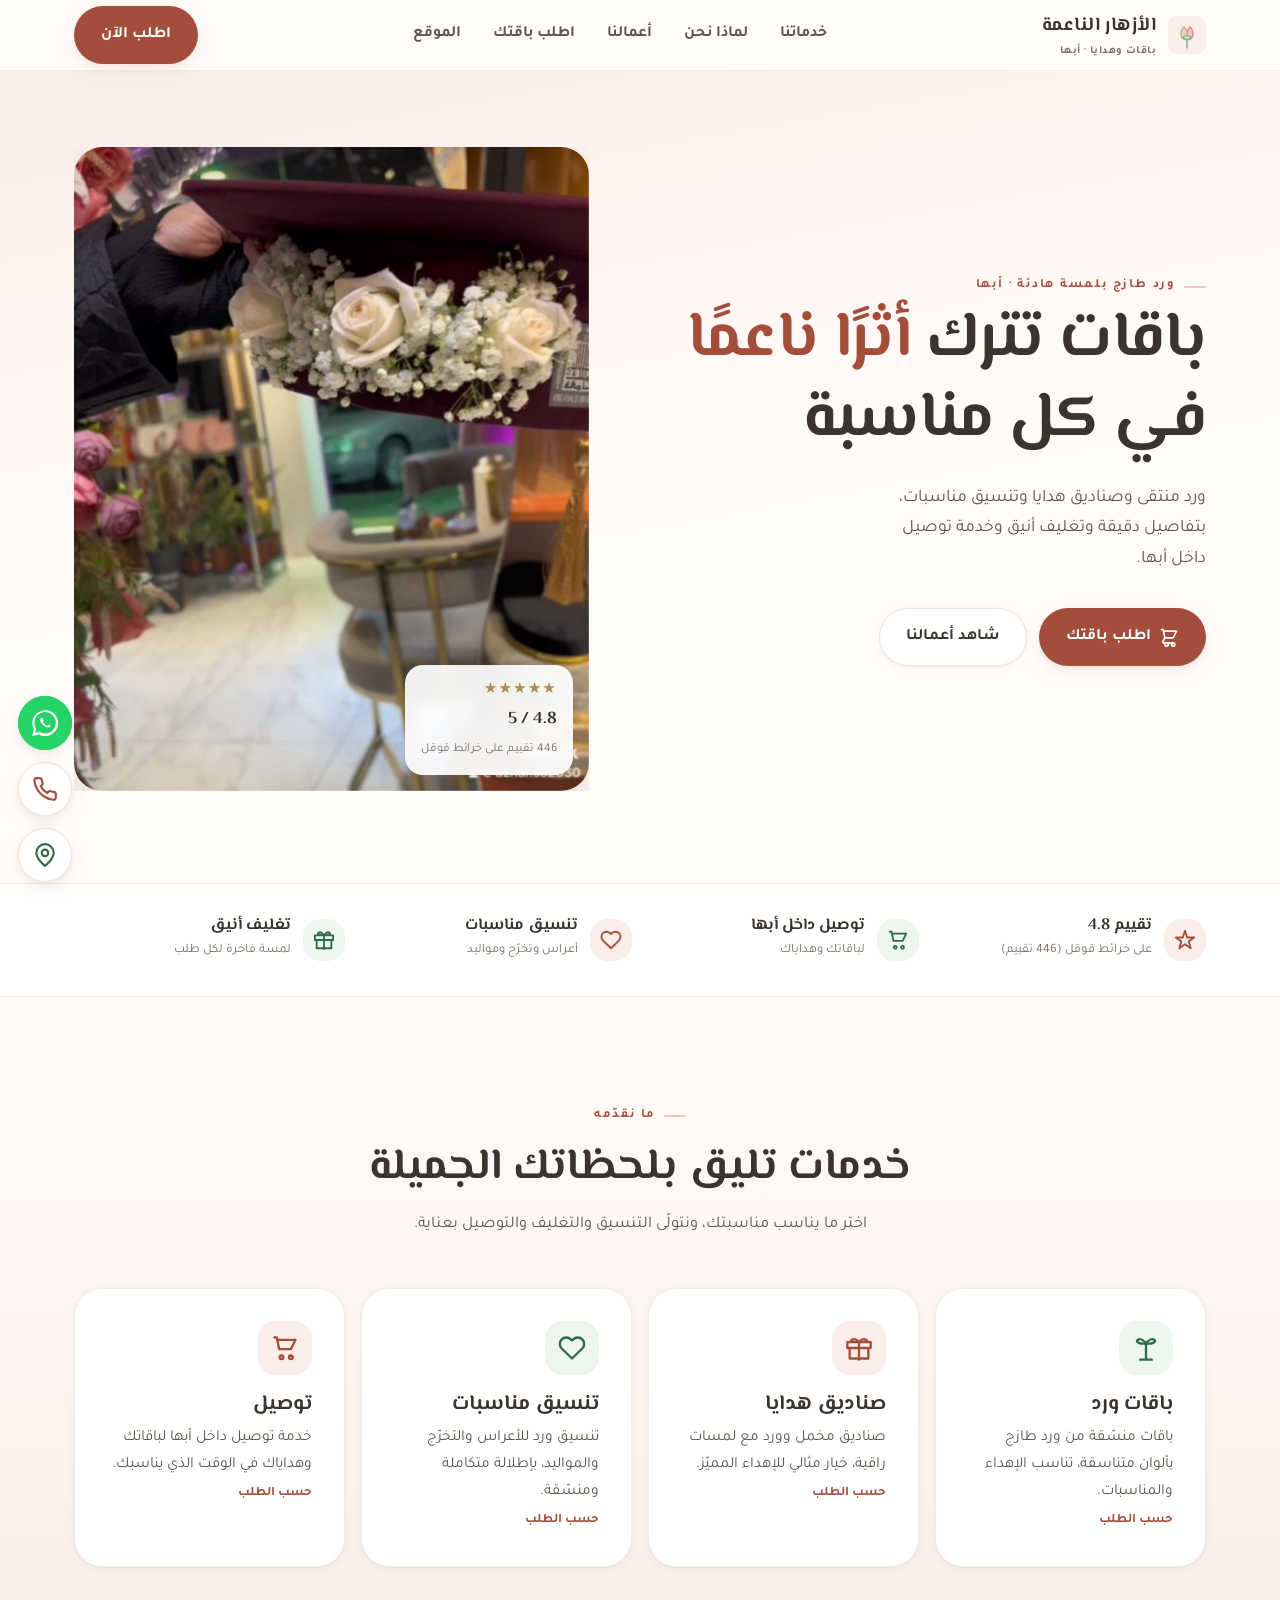
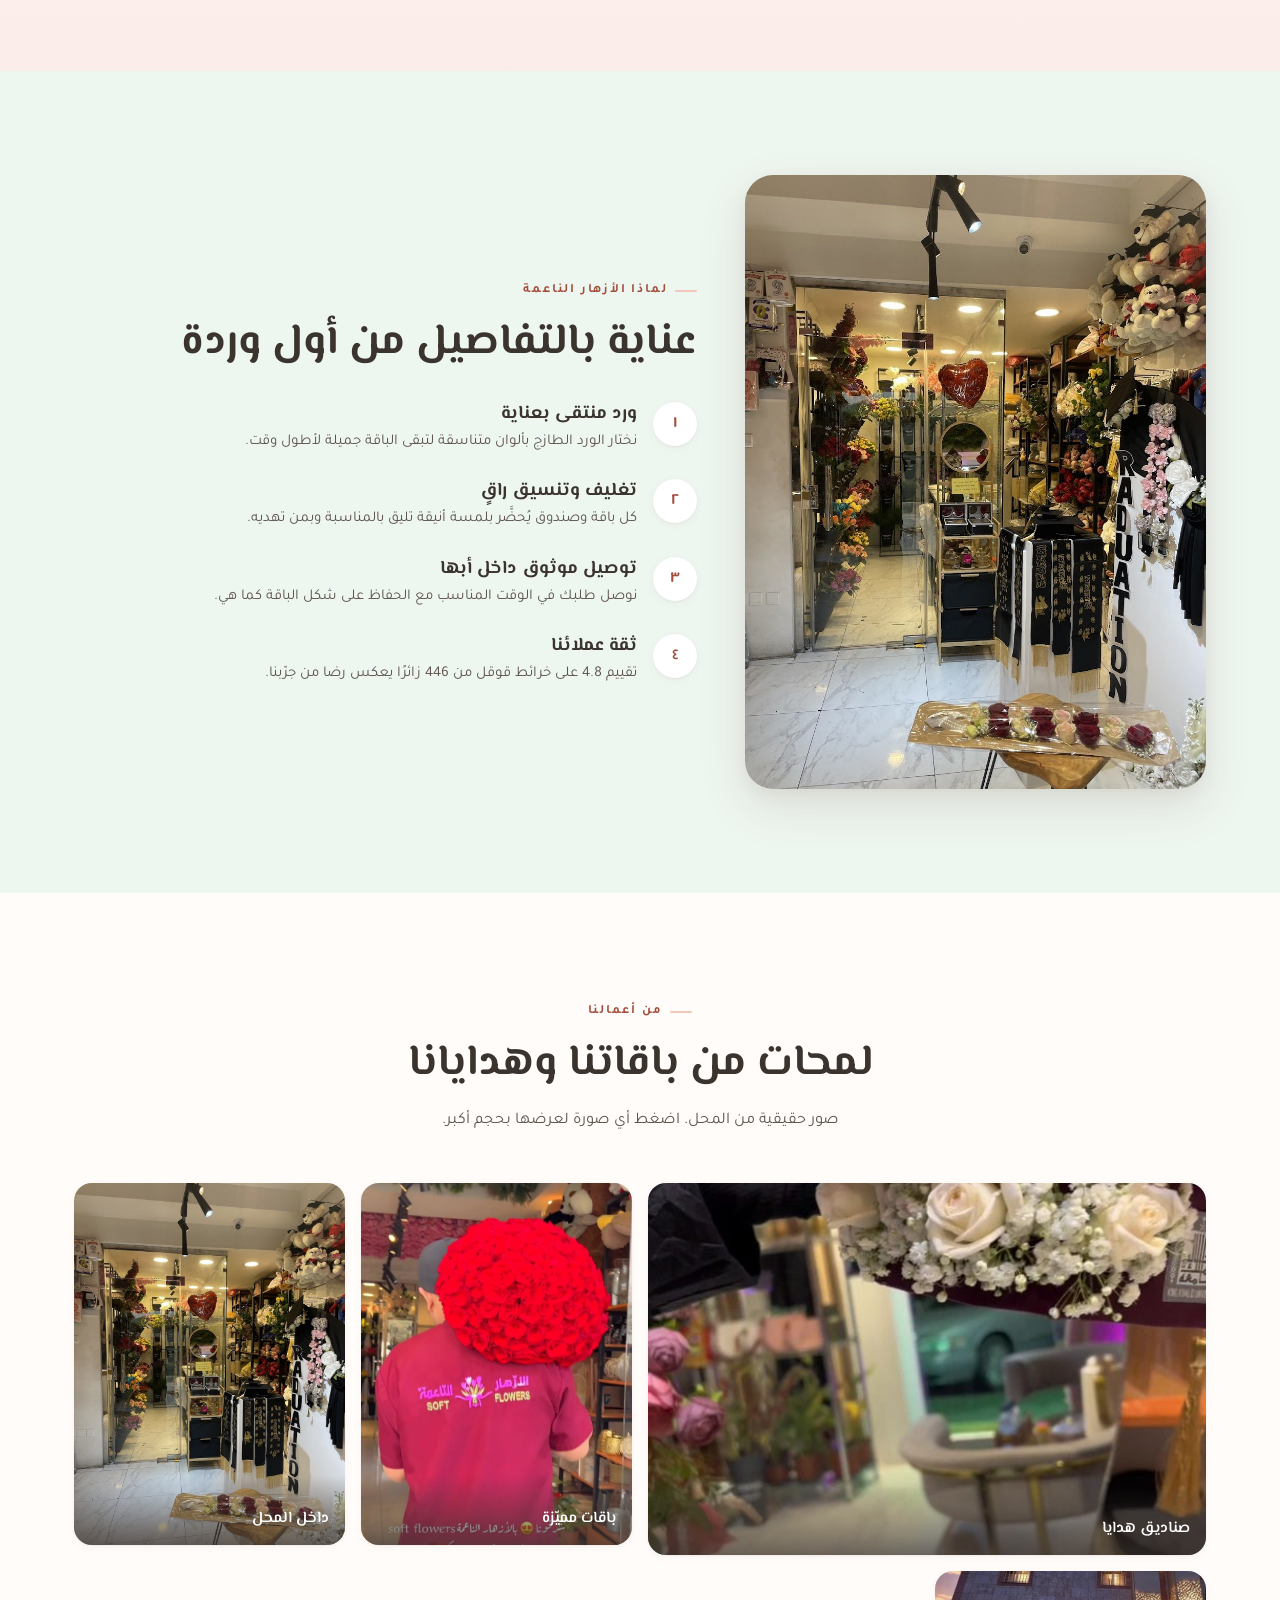
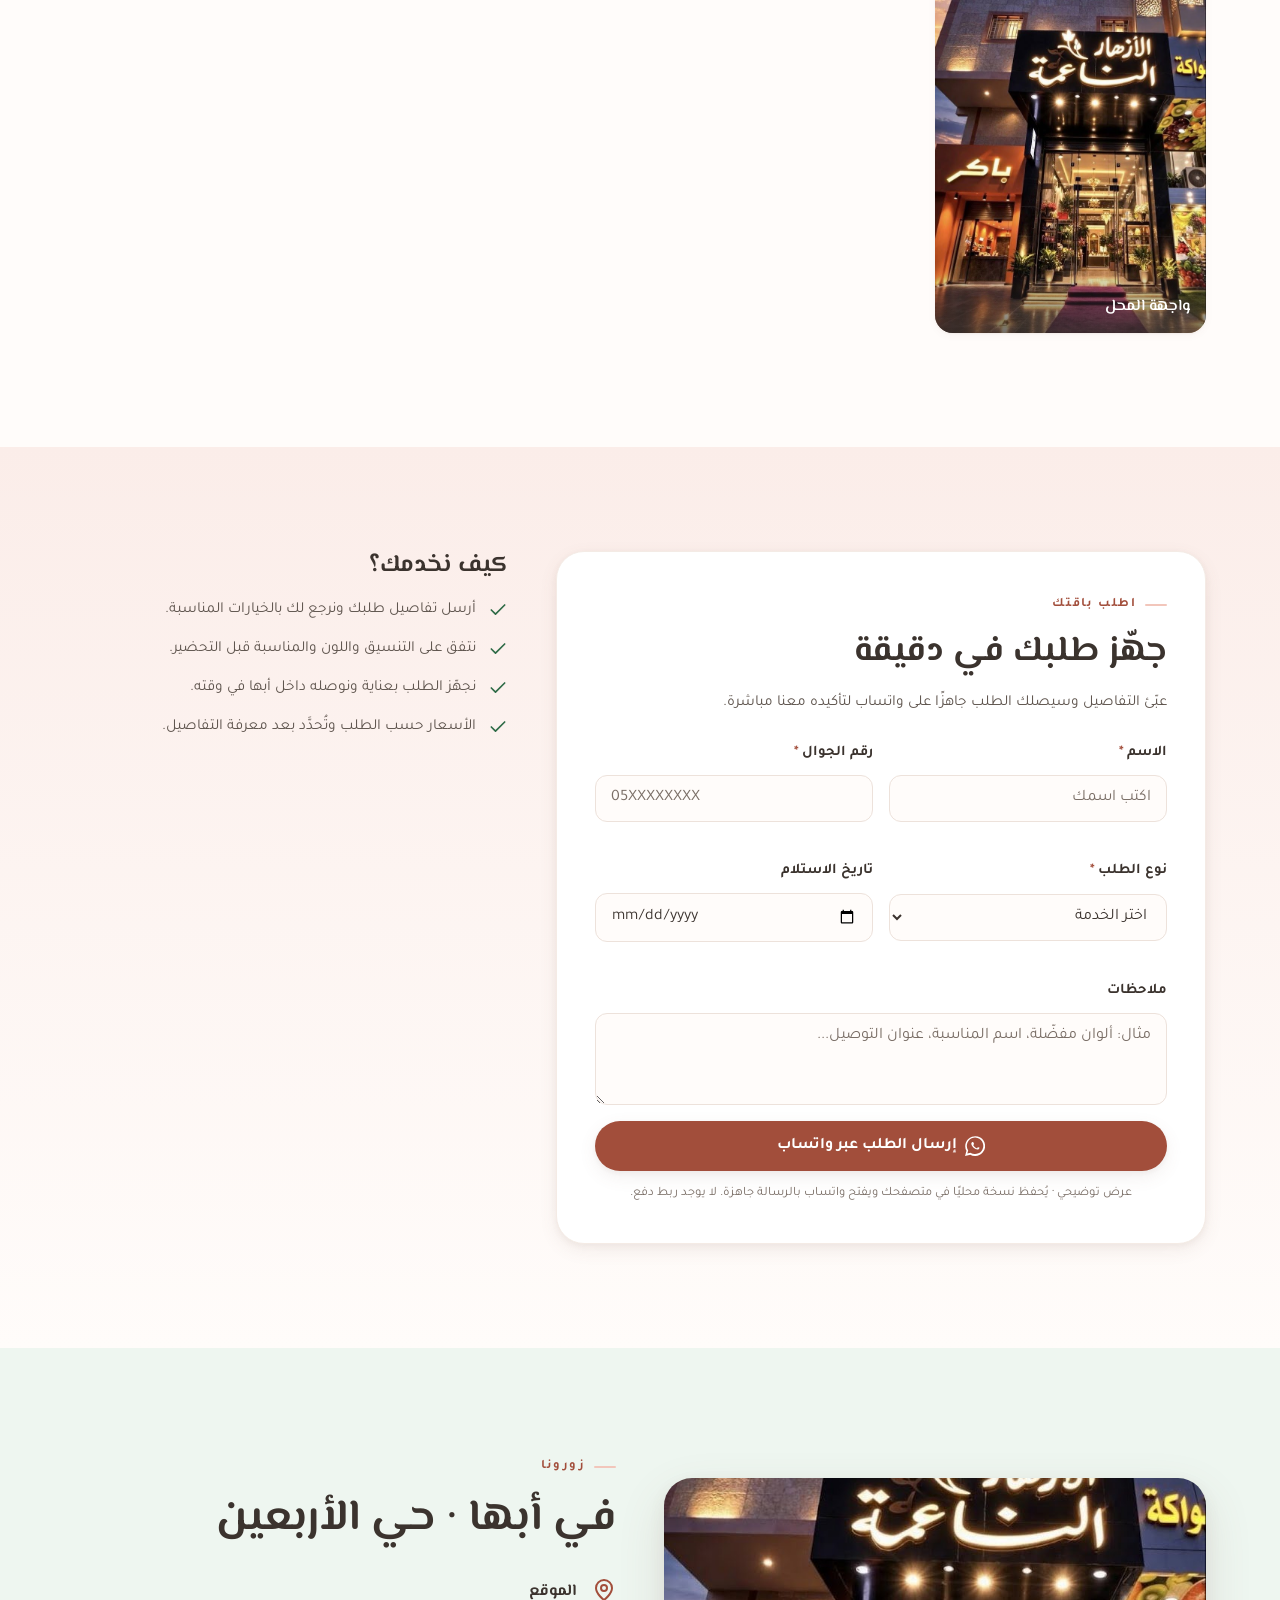
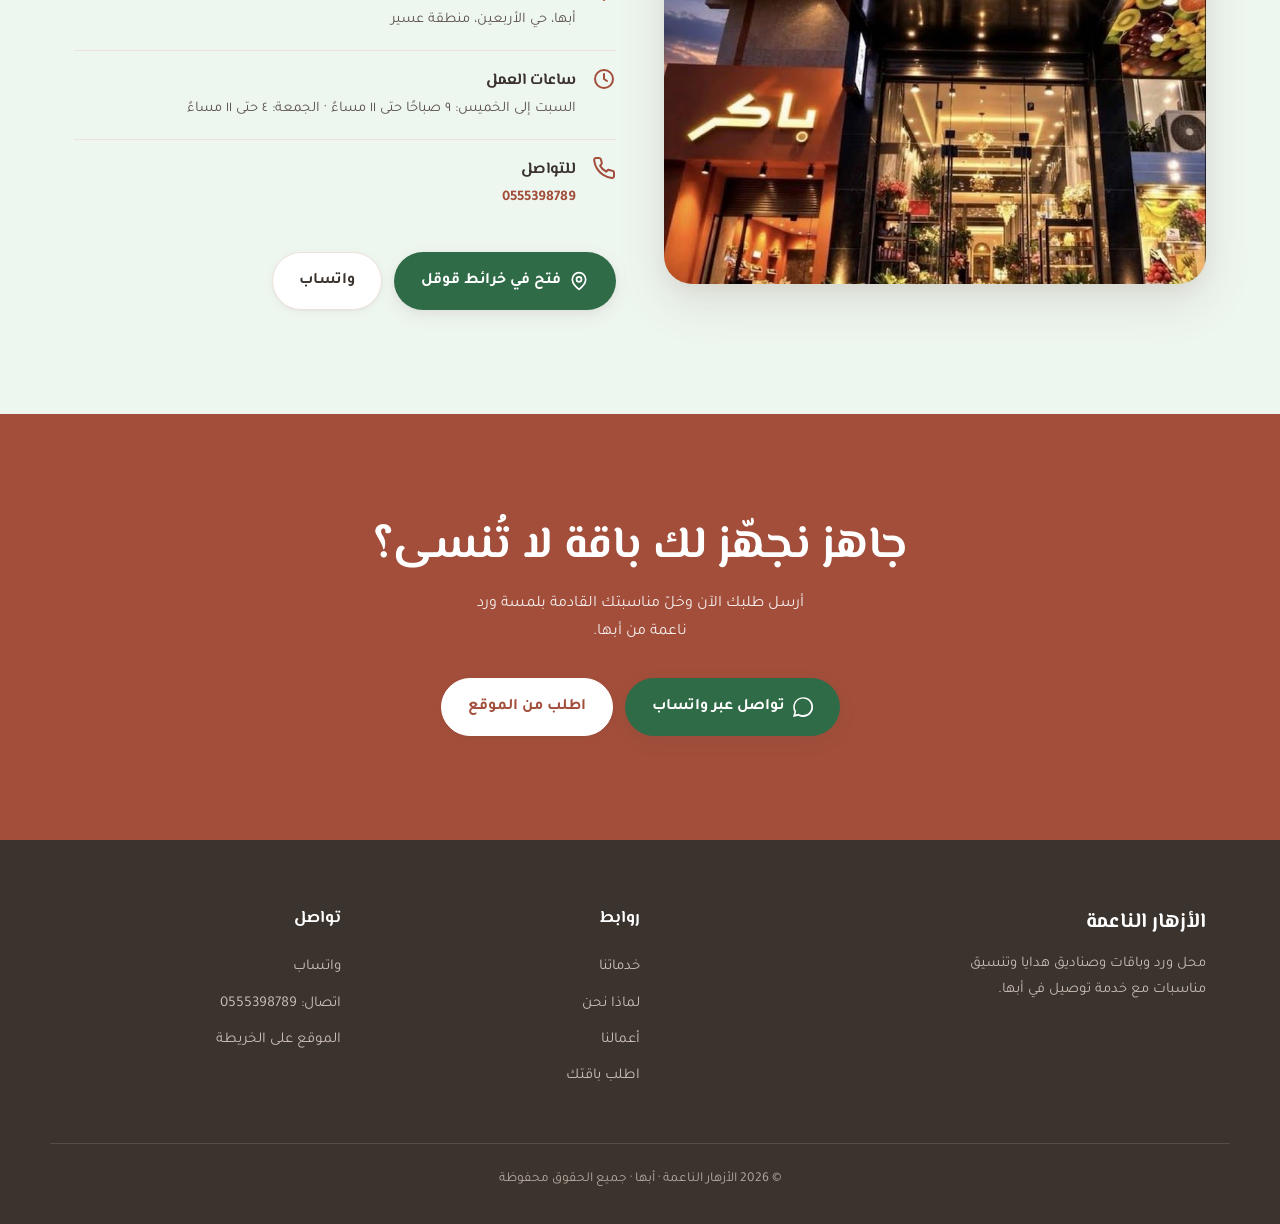
==== commit 651367ae: "Add cinematic + premium motion: Ken Burns hero (video-like), drifting light, scroll progress, magnet" ====
--- a/index.html
+++ b/index.html
@@ -24,6 +24,7 @@
 <link rel="preconnect" href="https://fonts.gstatic.com" crossorigin />
 <link href="https://fonts.googleapis.com/css2?family=El+Messiri:wght@500;600;700&family=Tajawal:wght@400;500;700&display=swap" rel="stylesheet" />
 <link rel="stylesheet" href="assets/css/style.css" />
+<link rel="stylesheet" href="assets/css/motion.css" />
 
 <script type="application/ld+json">
 {
@@ -431,5 +432,6 @@
 </div>
 
 <script src="assets/js/main.js"></script>
+<script src="assets/js/motion.js" defer></script>
 </body>
 </html>
--- a/assets/css/motion.css
+++ b/assets/css/motion.css
@@ -0,0 +1,36 @@
+/* soft-flowers — Premium + cinematic motion layer (additive, brand-tuned).
+   Loaded after style.css. Non-breaking; respects reduced-motion. */
+
+#mo-prog{position:fixed;top:0;inset-inline:0;height:3px;z-index:1200;transform-origin:right;transform:scaleX(0);pointer-events:none;will-change:transform;background:var(--gold);background:linear-gradient(90deg,var(--gold),color-mix(in srgb,var(--gold),#ffffff 45%));}
+
+/* ---- cinematic hero: slow Ken Burns + drifting light (video-like motion) ---- */
+.hero-media{position:relative;overflow:hidden;}
+.hero-media img{animation:mo-kenburns 26s ease-in-out infinite alternate;will-change:transform;}
+@keyframes mo-kenburns{0%{transform:scale(1.06) translate(0,0)}100%{transform:scale(1.17) translate(-1.6%,-1.3%)}}
+.hero-media::after{content:"";position:absolute;inset:0;z-index:2;pointer-events:none;mix-blend-mode:soft-light;background:radial-gradient(60% 50% at 28% 18%,rgba(255,255,255,.18),transparent 62%);animation:mo-glow 11s ease-in-out infinite alternate;}
+@keyframes mo-glow{0%{transform:translate(0,0)}100%{transform:translate(9%,7%)}}
+
+/* ---- primary button: arrow + lift (magnetic via JS) ---- */
+.btn-primary, .btn--primary{position:relative;will-change:transform;transition:transform .3s var(--ease),box-shadow .3s var(--ease),background .3s;}
+.btn-primary::after, .btn--primary::after{content:"\2190";display:inline-block;margin-inline-start:8px;transition:transform .35s var(--ease);}
+.btn-primary:hover, .btn--primary:hover{transform:translateY(-3px);box-shadow:0 16px 32px -14px rgba(0,0,0,.28);}
+.btn-primary:hover::after, .btn--primary:hover::after{transform:translateX(-6px);}
+.btn-ghost:hover,.btn--ghost:hover,.btn-ghost-light:hover{transform:translateY(-3px);}
+
+/* ---- product / gallery / service cards: accent top-line draw + lift ---- */
+.card, .svc-card, .gal-card, .gcard, .scard{position:relative;overflow:hidden;transition:transform .4s var(--ease),box-shadow .4s var(--ease);}
+.card::before, .svc-card::before, .gal-card::before, .gcard::before, .scard::before{content:"";position:absolute;top:0;inset-inline:0;height:3px;background:var(--gold);transform:scaleX(0);transform-origin:right;transition:transform .45s var(--ease);}
+.card:hover, .svc-card:hover, .gal-card:hover, .gcard:hover, .scard:hover{transform:translateY(-5px);}
+.card:hover::before, .svc-card:hover::before, .gal-card:hover::before, .gcard:hover::before, .scard:hover::before{transform:scaleX(1);}
+
+/* ---- enhance existing WhatsApp FAB with pulse halo ---- */
+.fab-wa{position:relative;}
+.fab-wa::before{content:"";position:absolute;inset:0;border-radius:inherit;background:#25D366;z-index:-1;animation:mo-pulse 2.4s ease-out infinite;}
+@keyframes mo-pulse{0%{transform:scale(1);opacity:.5}70%,100%{transform:scale(1.85);opacity:0}}
+
+@media (prefers-reduced-motion:reduce){
+  #mo-prog{display:none;}
+  .hero-media img{animation:none;}
+  .hero-media::after{animation:none;display:none;}
+  .fab-wa::before{animation:none;}
+}
